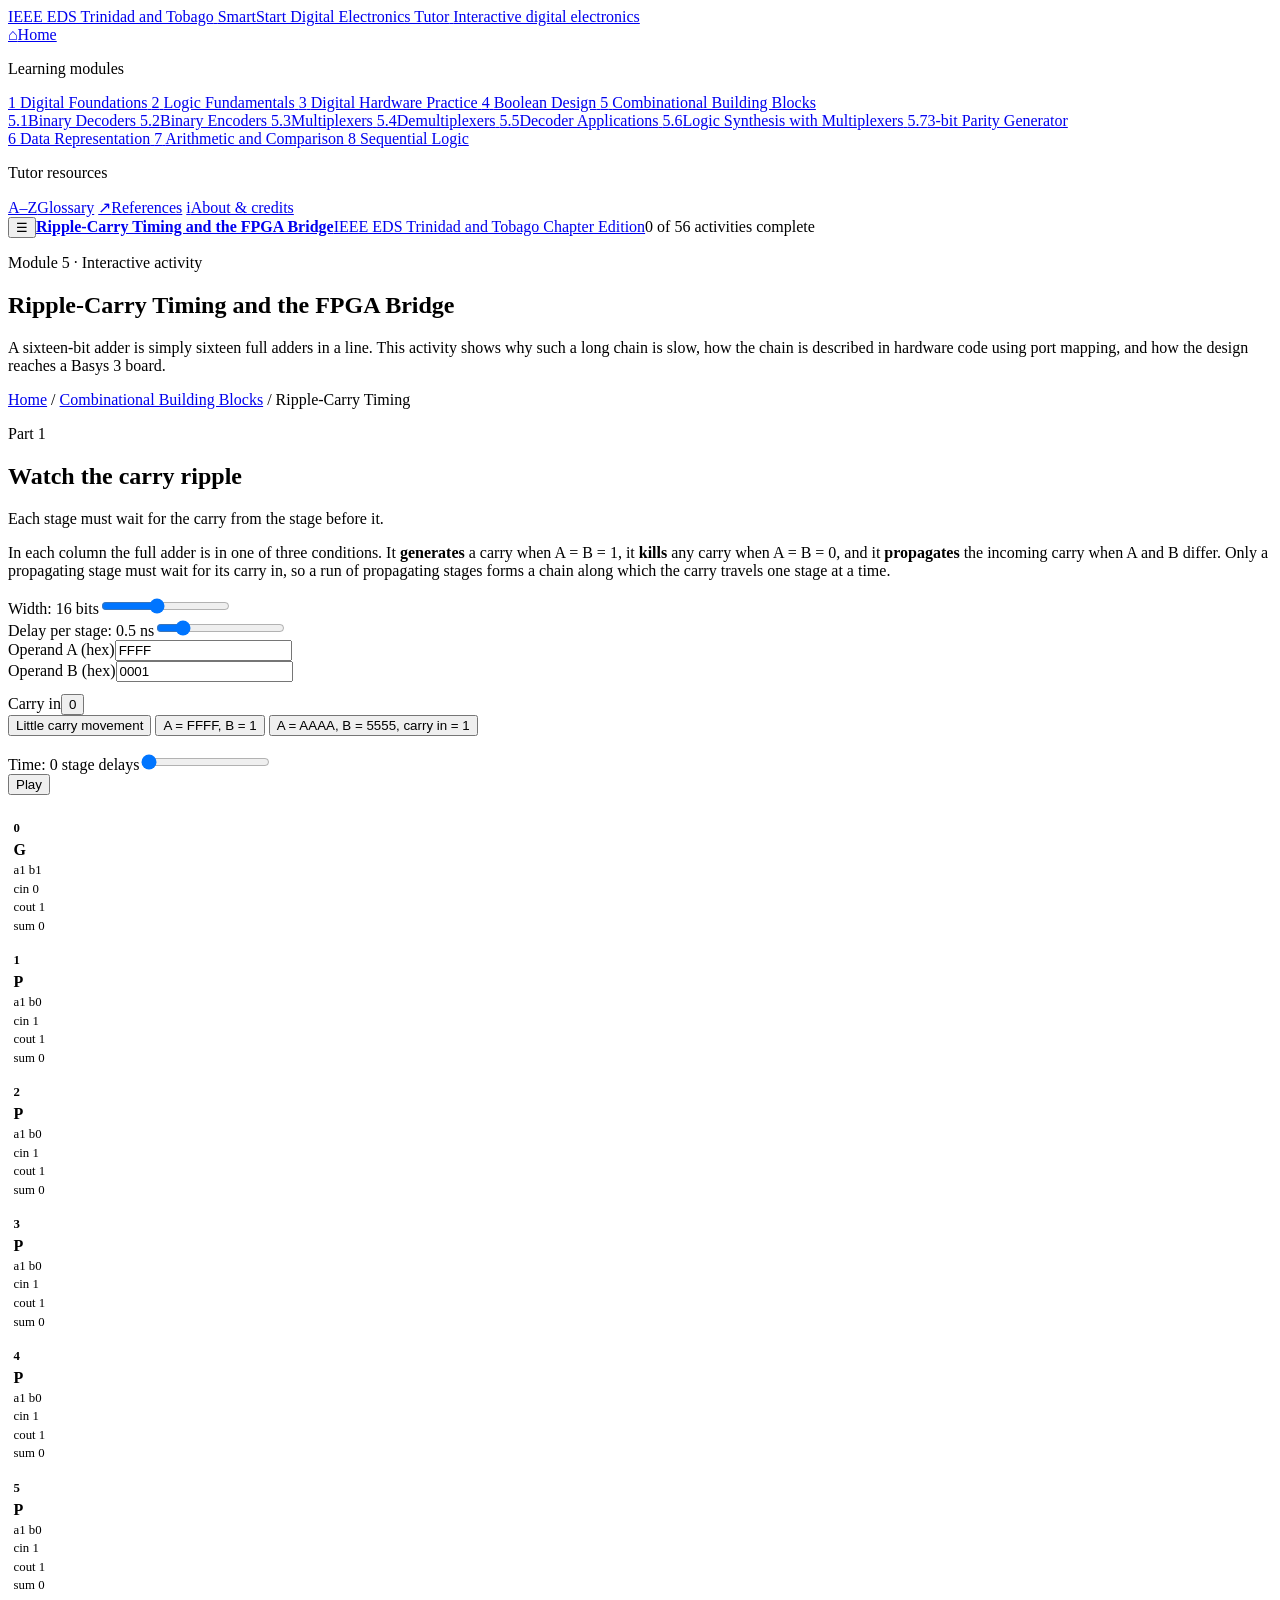
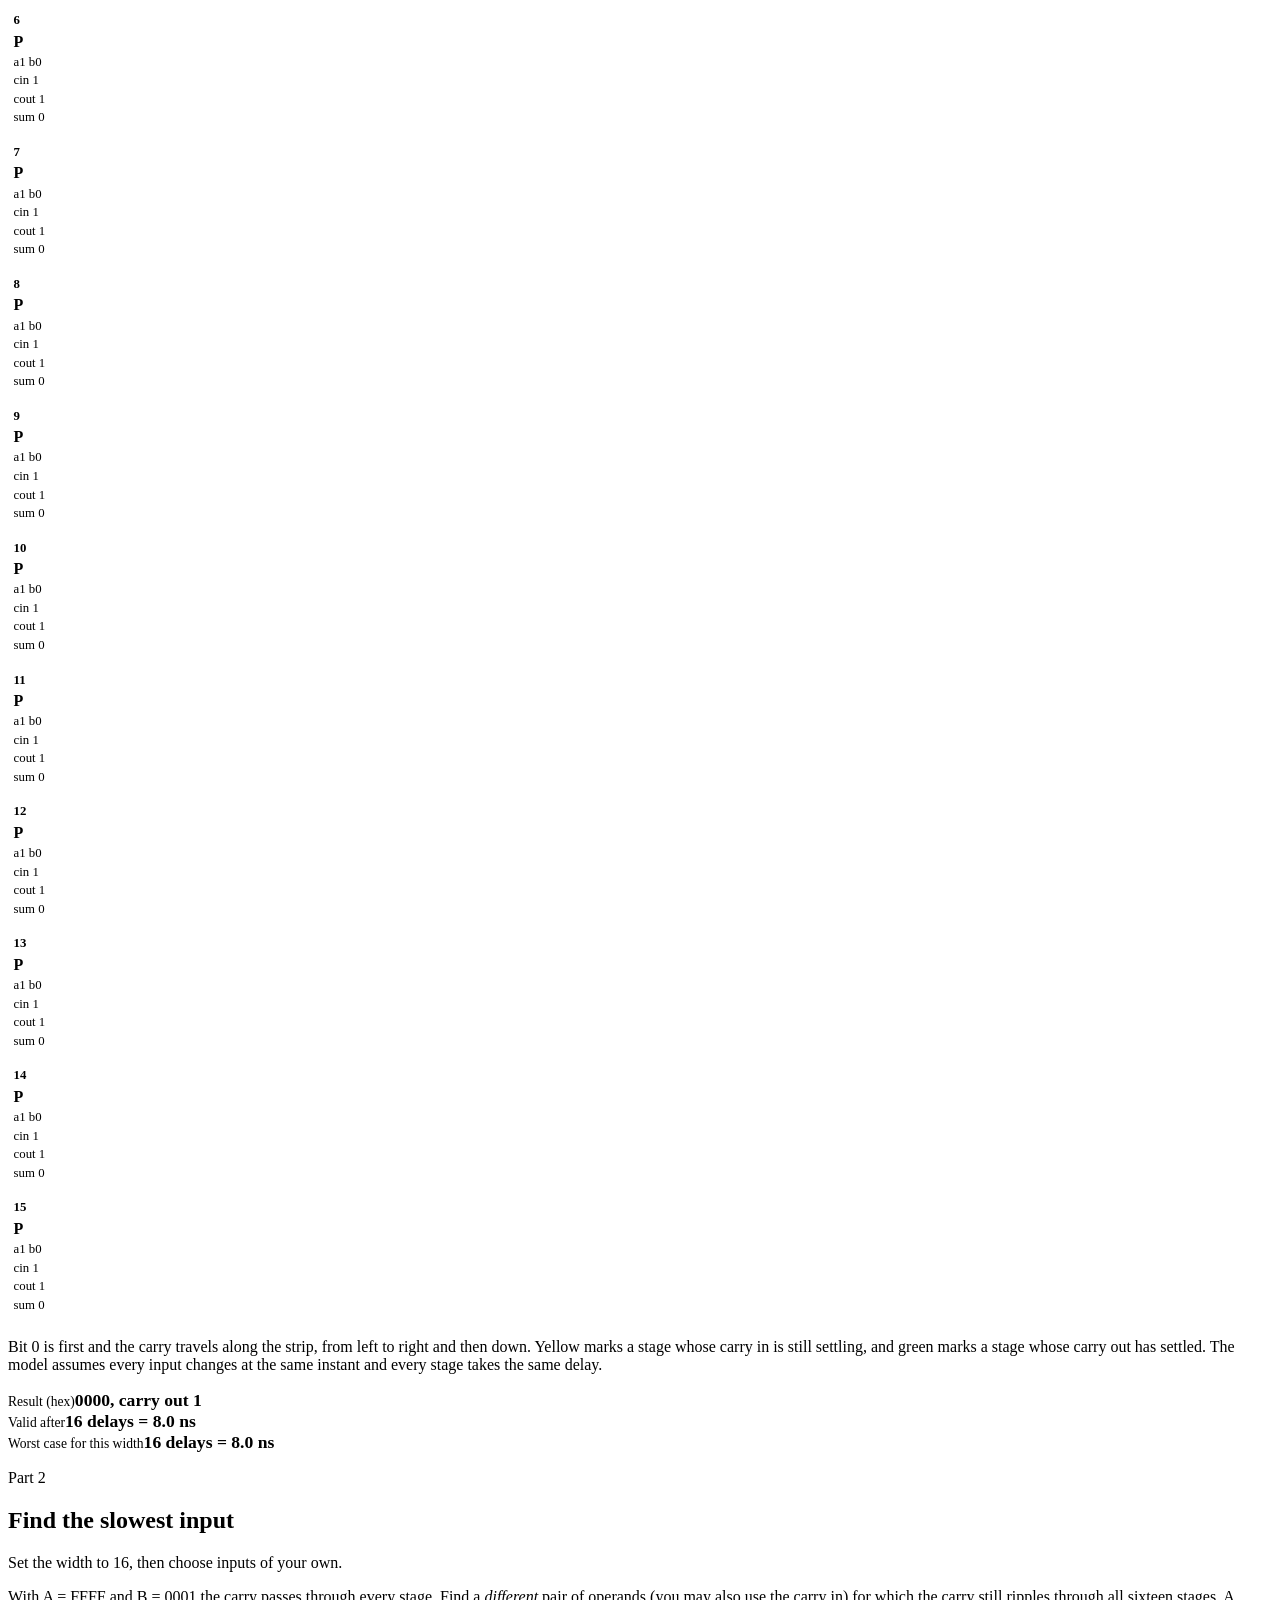
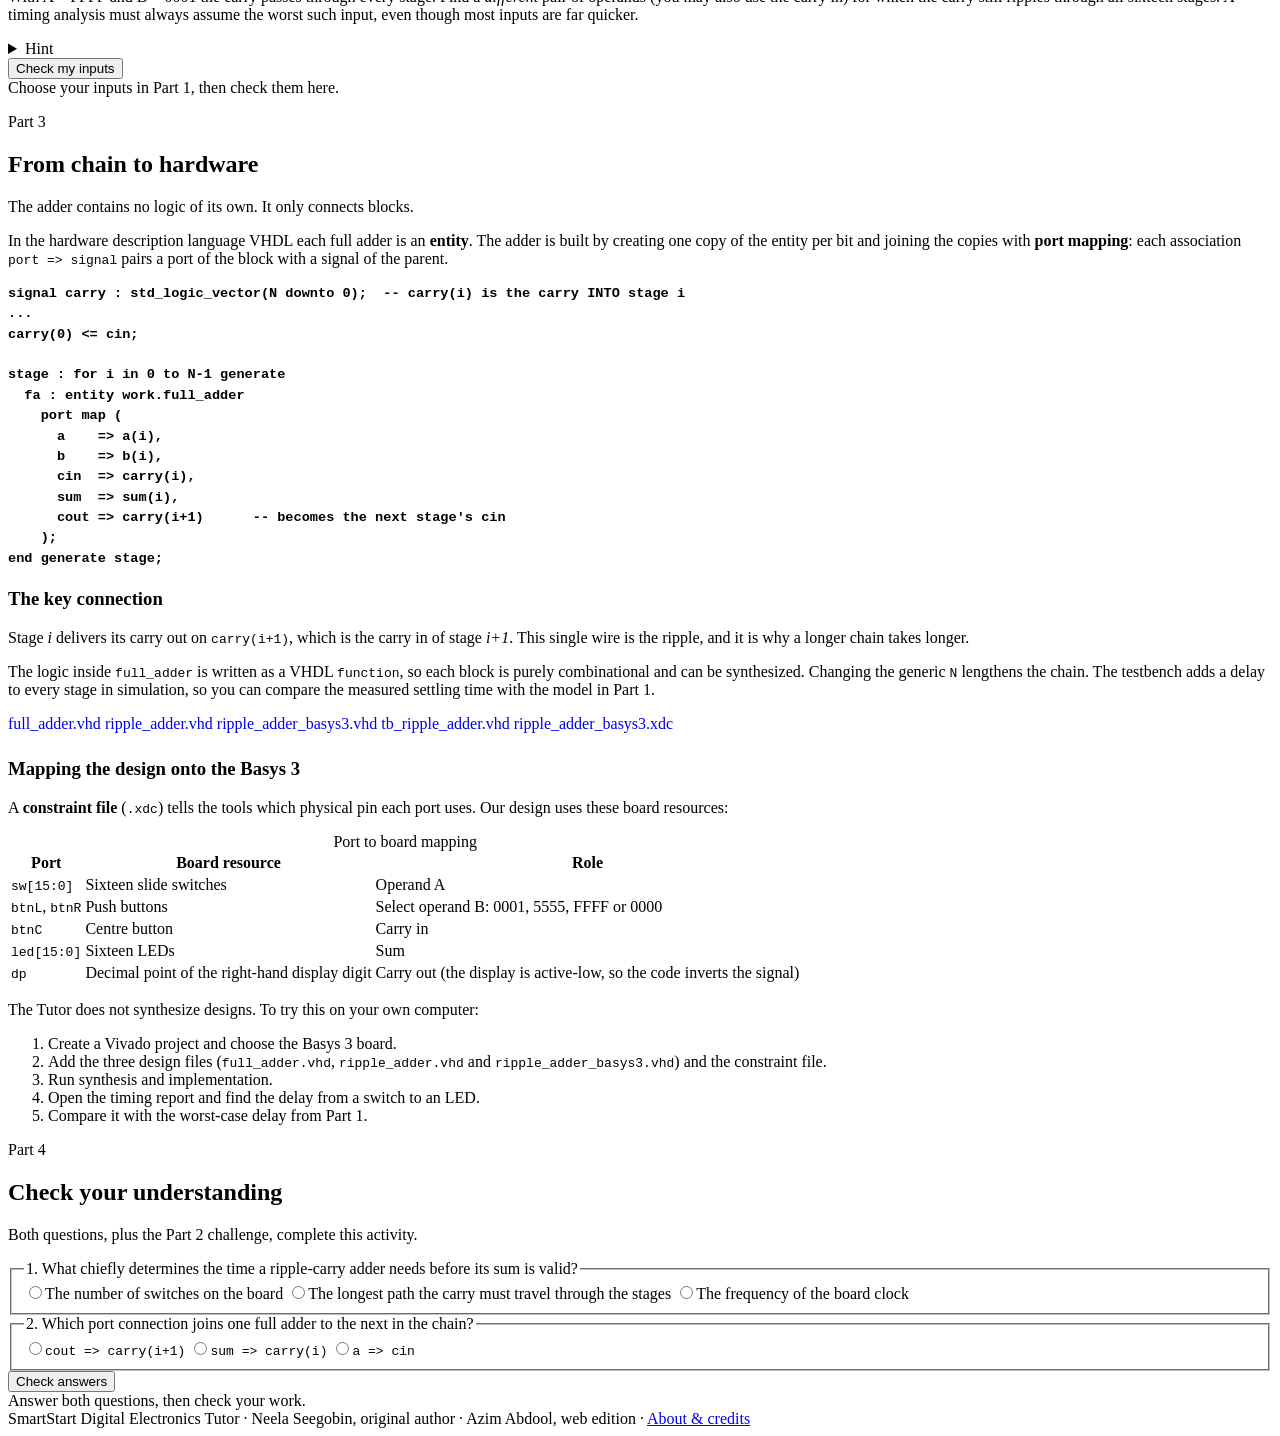
==== activities/combinational-blocks/ripple-timing/index.html @ d47e3eb8 "Add files via upload" ====
<!doctype html>
<html lang="en">
<head>
  <meta charset="utf-8">
  <meta name="viewport" content="width=device-width, initial-scale=1">
  <meta name="description" content="Explore why a long ripple-carry chain is slow, see how it is built from full adders with port mapping, and how the design maps onto a Basys 3 board.">
  <title>Ripple-Carry Timing and the FPGA Bridge | SmartStart Digital Electronics Tutor</title>
  <link rel="stylesheet" href="../../../assets/site.css">
  <link rel="stylesheet" href="../blocks.css">
  <link rel="stylesheet" href="ripple-timing.css">
  <script src="../../../assets/site.js" defer></script>
  <script src="activity.js" defer></script>
</head>
<body data-root="../../../" data-section="combinational-blocks" data-activity="ripple-timing" data-title="Ripple-Carry Timing and the FPGA Bridge">
<div class="app-shell"><aside class="site-sidebar" id="site-sidebar"></aside><div class="sidebar-scrim" id="sidebar-scrim"></div><div class="site-stage"><header class="site-toolbar"><button class="menu-toggle" id="menu-toggle" type="button" aria-label="Open tutor menu" aria-expanded="false">&#9776;</button><a class="toolbar-title" href="../../../"><strong id="toolbar-title">SmartStart Digital Electronics Tutor</strong><span>IEEE EDS Trinidad and Tobago Chapter Edition</span></a><span class="toolbar-status" id="toolbar-progress" hidden></span></header>
<main class="page-content">
<section class="activity-hero"><div class="content-wrap"><p class="eyebrow">Module 5 &middot; Interactive activity</p><h1>Ripple-Carry Timing and the FPGA Bridge</h1><p>A sixteen-bit adder is simply sixteen full adders in a line. This activity shows why such a long chain is slow, how the chain is described in hardware code using port mapping, and how the design reaches a Basys 3 board.</p></div></section>
<div class="content-wrap">
<p class="breadcrumbs"><a href="../../../">Home</a> / <a href="../../../modules/combinational-blocks/">Combinational Building Blocks</a> / Ripple-Carry Timing</p>

<section class="activity-panel" aria-labelledby="rt-heading">
  <div class="section-heading"><div><p class="step">Part 1</p><h2 id="rt-heading">Watch the carry ripple</h2></div><p class="instruction">Each stage must wait for the carry from the stage before it.</p></div>
  <p>In each column the full adder is in one of three conditions. It <strong>generates</strong> a carry when A = B = 1, it <strong>kills</strong> any carry when A = B = 0, and it <strong>propagates</strong> the incoming carry when A and B differ. Only a propagating stage must wait for its carry in, so a run of propagating stages forms a chain along which the carry travels one stage at a time.</p>
  <div class="control-grid">
    <div class="control-card"><label for="rt-n">Width: <span id="rt-n-value">16</span> bits</label><input id="rt-n" type="range" min="4" max="32" value="16"></div>
    <div class="control-card"><label for="rt-t">Delay per stage: <span id="rt-t-value">0.5</span> ns</label><input id="rt-t" type="range" min="0.2" max="2" step="0.1" value="0.5"></div>
    <div class="control-card"><label for="rt-a">Operand A (hex)</label><input id="rt-a" type="text" value="FFFF" maxlength="8" autocomplete="off"></div>
    <div class="control-card"><label for="rt-b">Operand B (hex)</label><input id="rt-b" type="text" value="0001" maxlength="8" autocomplete="off"></div>
  </div>
  <div class="switch-grid" style="margin-top:.8rem"><div class="bit-toggle"><span>Carry in</span><button id="rt-cin" type="button">0</button></div></div>
  <div class="action-row">
    <button class="action-button secondary" type="button" data-preset="best">Little carry movement</button>
    <button class="action-button secondary" type="button" data-preset="worst">A = FFFF, B = 1</button>
    <button class="action-button secondary" type="button" data-preset="alt">A = AAAA, B = 5555, carry in = 1</button>
  </div>
  <div class="control-card" style="margin-top:1rem"><label for="rt-now">Time: <span id="rt-now-value">0</span> stage delays</label><input id="rt-now" type="range" min="0" max="16" step="0.5" value="0"></div>
  <div class="action-row"><button class="action-button primary" id="rt-play" type="button">Play</button></div>
  <div class="output-strip rt-stages" id="rt-stages" aria-live="polite"></div>
  <p class="field-help">Bit 0 is first and the carry travels along the strip, from left to right and then down. Yellow marks a stage whose carry in is still settling, and green marks a stage whose carry out has settled. The model assumes every input changes at the same instant and every stage takes the same delay.</p>
  <div class="summary-grid" aria-live="polite">
    <div class="summary-card"><span>Result (hex)</span><strong id="rt-result"></strong></div>
    <div class="summary-card"><span>Valid after</span><strong id="rt-valid"></strong></div>
    <div class="summary-card"><span>Worst case for this width</span><strong id="rt-worst"></strong></div>
  </div>
</section>

<section class="activity-panel" aria-labelledby="chal-heading">
  <div class="section-heading"><div><p class="step">Part 2</p><h2 id="chal-heading">Find the slowest input</h2></div><p class="instruction">Set the width to 16, then choose inputs of your own.</p></div>
  <p>With A = FFFF and B = 0001 the carry passes through every stage. Find a <em>different</em> pair of operands (you may also use the carry in) for which the carry still ripples through all sixteen stages. A timing analysis must always assume the worst such input, even though most inputs are far quicker.</p>
  <details class="hint"><summary>Hint</summary><p>You need one Generate stage at bit 0 with every stage above it propagating. Alternatively, make every stage propagate and supply the carry from the carry in.</p></details>
  <div class="action-row"><button class="action-button primary" id="rt-chal-check" type="button">Check my inputs</button></div>
  <div class="feedback" id="rt-chal-feedback" aria-live="polite">Choose your inputs in Part 1, then check them here.</div>
</section>

<section class="activity-panel" aria-labelledby="hdl-heading">
  <div class="section-heading"><div><p class="step">Part 3</p><h2 id="hdl-heading">From chain to hardware</h2></div><p class="instruction">The adder contains no logic of its own. It only connects blocks.</p></div>
  <p>In the hardware description language VHDL each full adder is an <strong>entity</strong>. The adder is built by creating one copy of the entity per bit and joining the copies with <strong>port mapping</strong>: each association <code>port =&gt; signal</code> pairs a port of the block with a signal of the parent.</p>
<pre class="equation"><code>signal carry : std_logic_vector(N downto 0);  -- carry(i) is the carry INTO stage i
...
carry(0) &lt;= cin;

stage : for i in 0 to N-1 generate
  fa : entity work.full_adder
    port map (
      a    =&gt; a(i),
      b    =&gt; b(i),
      cin  =&gt; carry(i),
      sum  =&gt; sum(i),
      cout =&gt; carry(i+1)      -- becomes the next stage's cin
    );
end generate stage;</code></pre>
  <div class="callout" style="margin-top:1rem"><h3>The key connection</h3><p>Stage <em>i</em> delivers its carry out on <code>carry(i+1)</code>, which is the carry in of stage <em>i+1</em>. This single wire is the ripple, and it is why a longer chain takes longer.</p></div>
  <p>The logic inside <code>full_adder</code> is written as a VHDL <code>function</code>, so each block is purely combinational and can be synthesized. Changing the generic <code>N</code> lengthens the chain. The testbench adds a delay to every stage in simulation, so you can compare the measured settling time with the model in Part 1.</p>
  <div class="action-row rt-links">
    <a class="action-button secondary" href="hdl/full_adder.vhd" download>full_adder.vhd</a>
    <a class="action-button secondary" href="hdl/ripple_adder.vhd" download>ripple_adder.vhd</a>
    <a class="action-button secondary" href="hdl/ripple_adder_basys3.vhd" download>ripple_adder_basys3.vhd</a>
    <a class="action-button secondary" href="hdl/tb_ripple_adder.vhd" download>tb_ripple_adder.vhd</a>
    <a class="action-button secondary" href="hdl/ripple_adder_basys3.xdc" download>ripple_adder_basys3.xdc</a>
  </div>

  <h3 style="margin-top:1.6rem">Mapping the design onto the Basys 3</h3>
  <p>A <strong>constraint file</strong> (<code>.xdc</code>) tells the tools which physical pin each port uses. Our design uses these board resources:</p>
  <div class="table-wrap">
    <table>
      <caption>Port to board mapping</caption>
      <thead><tr><th>Port</th><th>Board resource</th><th>Role</th></tr></thead>
      <tbody>
        <tr><td><code>sw[15:0]</code></td><td>Sixteen slide switches</td><td>Operand A</td></tr>
        <tr><td><code>btnL</code>, <code>btnR</code></td><td>Push buttons</td><td>Select operand B: 0001, 5555, FFFF or 0000</td></tr>
        <tr><td><code>btnC</code></td><td>Centre button</td><td>Carry in</td></tr>
        <tr><td><code>led[15:0]</code></td><td>Sixteen LEDs</td><td>Sum</td></tr>
        <tr><td><code>dp</code></td><td>Decimal point of the right-hand display digit</td><td>Carry out (the display is active-low, so the code inverts the signal)</td></tr>
      </tbody>
    </table>
  </div>
  <p class="field-help" style="margin-top:1rem">The Tutor does not synthesize designs. To try this on your own computer:</p>
  <ol class="step-list">
    <li>Create a Vivado project and choose the Basys 3 board.</li>
    <li>Add the three design files (<code>full_adder.vhd</code>, <code>ripple_adder.vhd</code> and <code>ripple_adder_basys3.vhd</code>) and the constraint file.</li>
    <li>Run synthesis and implementation.</li>
    <li>Open the timing report and find the delay from a switch to an LED.</li>
    <li>Compare it with the worst-case delay from Part 1.</li>
  </ol>
</section>

<section class="activity-panel" aria-labelledby="check-heading">
  <div class="section-heading"><div><p class="step">Part 4</p><h2 id="check-heading">Check your understanding</h2></div><p class="instruction">Both questions, plus the Part 2 challenge, complete this activity.</p></div>
  <div class="exercise-card">
    <fieldset>
      <legend>1. What chiefly determines the time a ripple-carry adder needs before its sum is valid?</legend>
      <div class="choice-grid">
        <label><input type="radio" name="q1" value="switches">The number of switches on the board</label>
        <label><input type="radio" name="q1" value="path">The longest path the carry must travel through the stages</label>
        <label><input type="radio" name="q1" value="clock">The frequency of the board clock</label>
      </div>
    </fieldset>
    <fieldset>
      <legend>2. Which port connection joins one full adder to the next in the chain?</legend>
      <div class="choice-grid">
        <label><input type="radio" name="q2" value="cout"><code>cout =&gt; carry(i+1)</code></label>
        <label><input type="radio" name="q2" value="sum"><code>sum =&gt; carry(i)</code></label>
        <label><input type="radio" name="q2" value="a"><code>a =&gt; cin</code></label>
      </div>
    </fieldset>
    <div class="action-row"><button class="action-button primary" id="rt-quiz-check" type="button">Check answers</button></div>
    <div class="feedback" id="rt-quiz-feedback" aria-live="polite">Answer both questions, then check your work.</div>
  </div>
</section>

<!-- Add previous/next links here once the activity's position in Module 5 is decided. Pattern:
<nav class="page-nav" aria-label="Activity navigation"><a href="../PREVIOUS/"><small>Previous activity</small><strong>&larr; Title</strong></a><a href="../NEXT/"><small>Next activity</small><strong>Title &rarr;</strong></a></nav> -->
</div></main>
<footer class="site-footer" id="site-footer">SmartStart Digital Electronics Tutor &middot; Neela Seegobin, original author &middot; Azim Abdool, web edition &middot; IEEE EDS Trinidad and Tobago Chapter</footer></div></div>
</body>
</html>
---- activities/combinational-blocks/ripple-timing/ripple-timing.css ----
/* Ripple-Carry Timing: only what blocks.css does not already provide. */
.rt-stages { grid-template-columns: repeat(auto-fill, minmax(92px, 1fr)); margin: 1rem 0; }
.rt-stages .output-card { padding: .5rem .35rem; font-size: .8rem; line-height: 1.45; }
.rt-stages .output-card.settled { background: var(--success-soft); outline: 2px solid var(--success); }
.rt-type { font-size: 1rem; font-weight: 900; }
.rt-G { color: var(--success); }
.rt-P { color: var(--warning); }
.rt-K { color: var(--muted); }
.summary-card span { color: var(--muted); font-size: .85rem; }
.summary-card strong { font-size: 1.1rem; overflow-wrap: anywhere; }
pre.equation { margin: 1rem 0 0; overflow-x: auto; font-size: .85rem; font-weight: 600; line-height: 1.5; }
.rt-links .action-button { display: inline-flex; align-items: center; text-decoration: none; }
input[type=range] { accent-color: var(--ieee-blue); }
@media (max-width: 700px) { .summary-grid { grid-template-columns: 1fr; } }
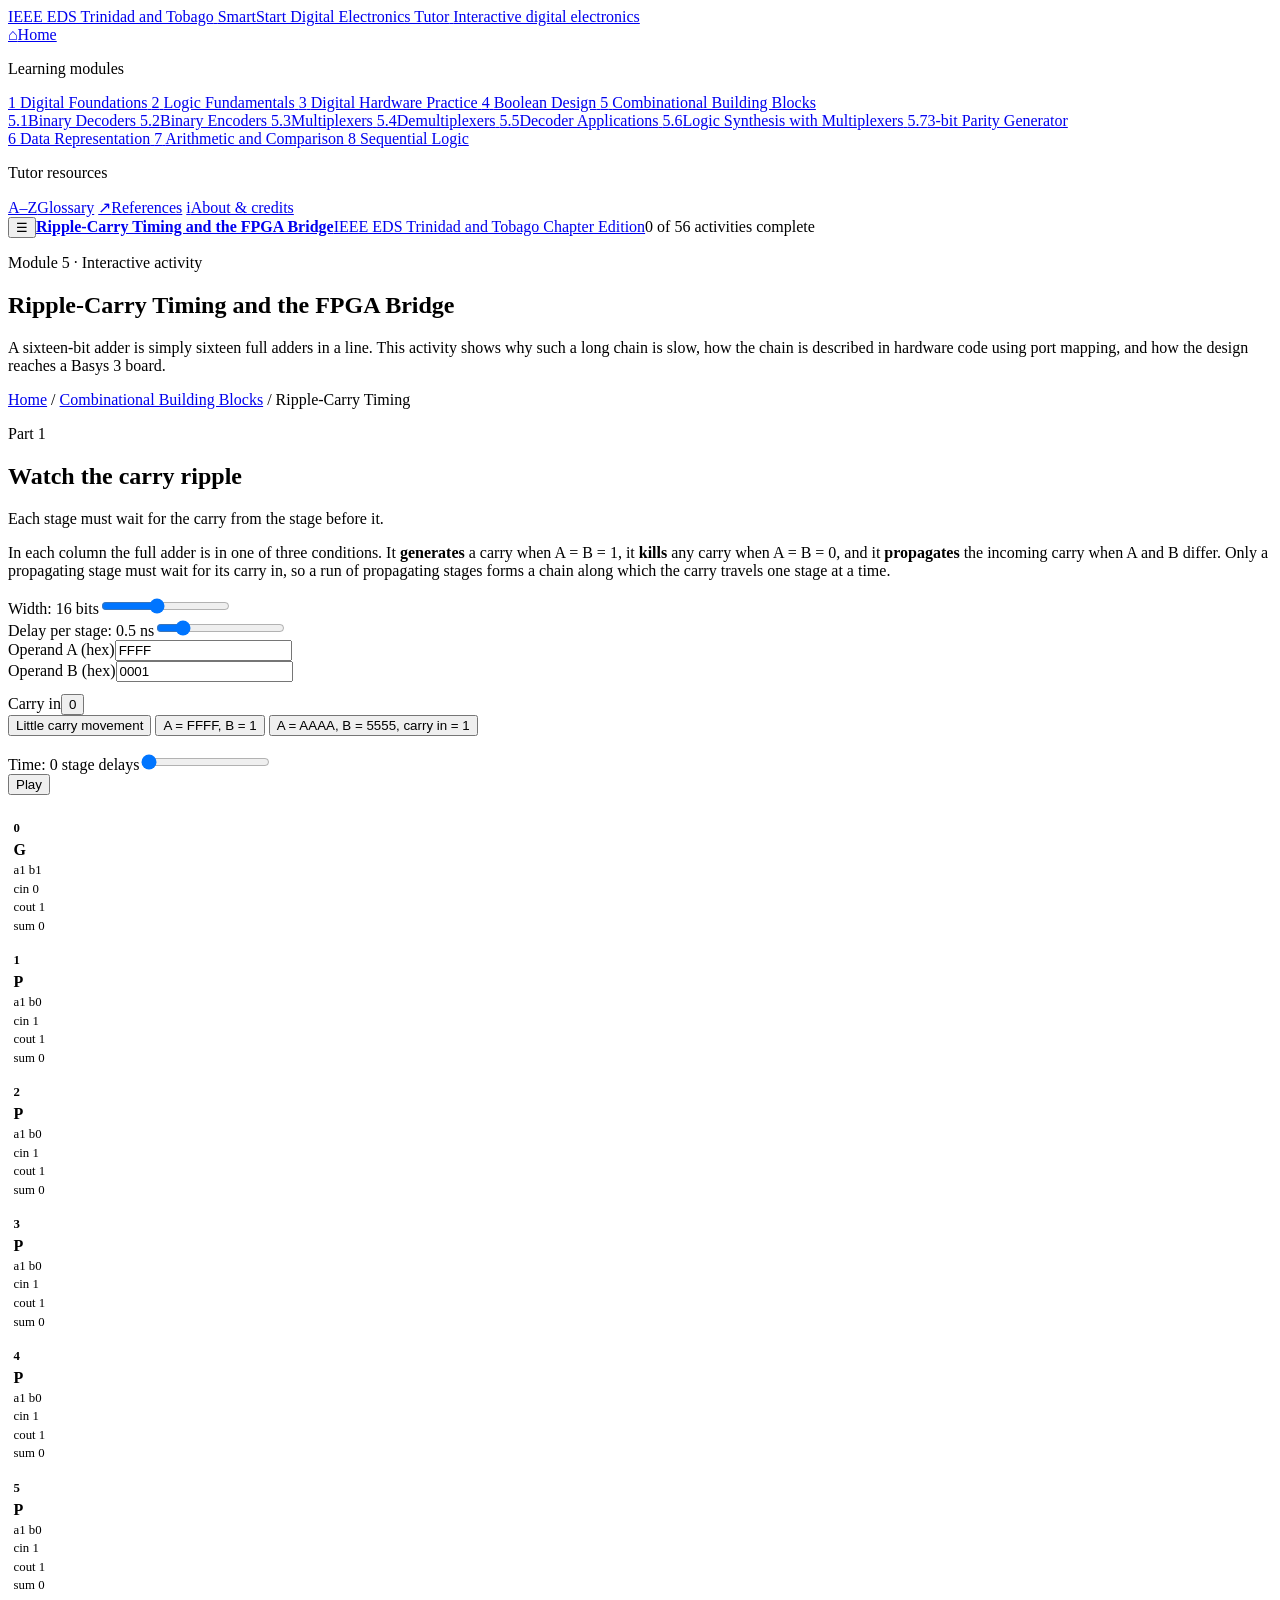
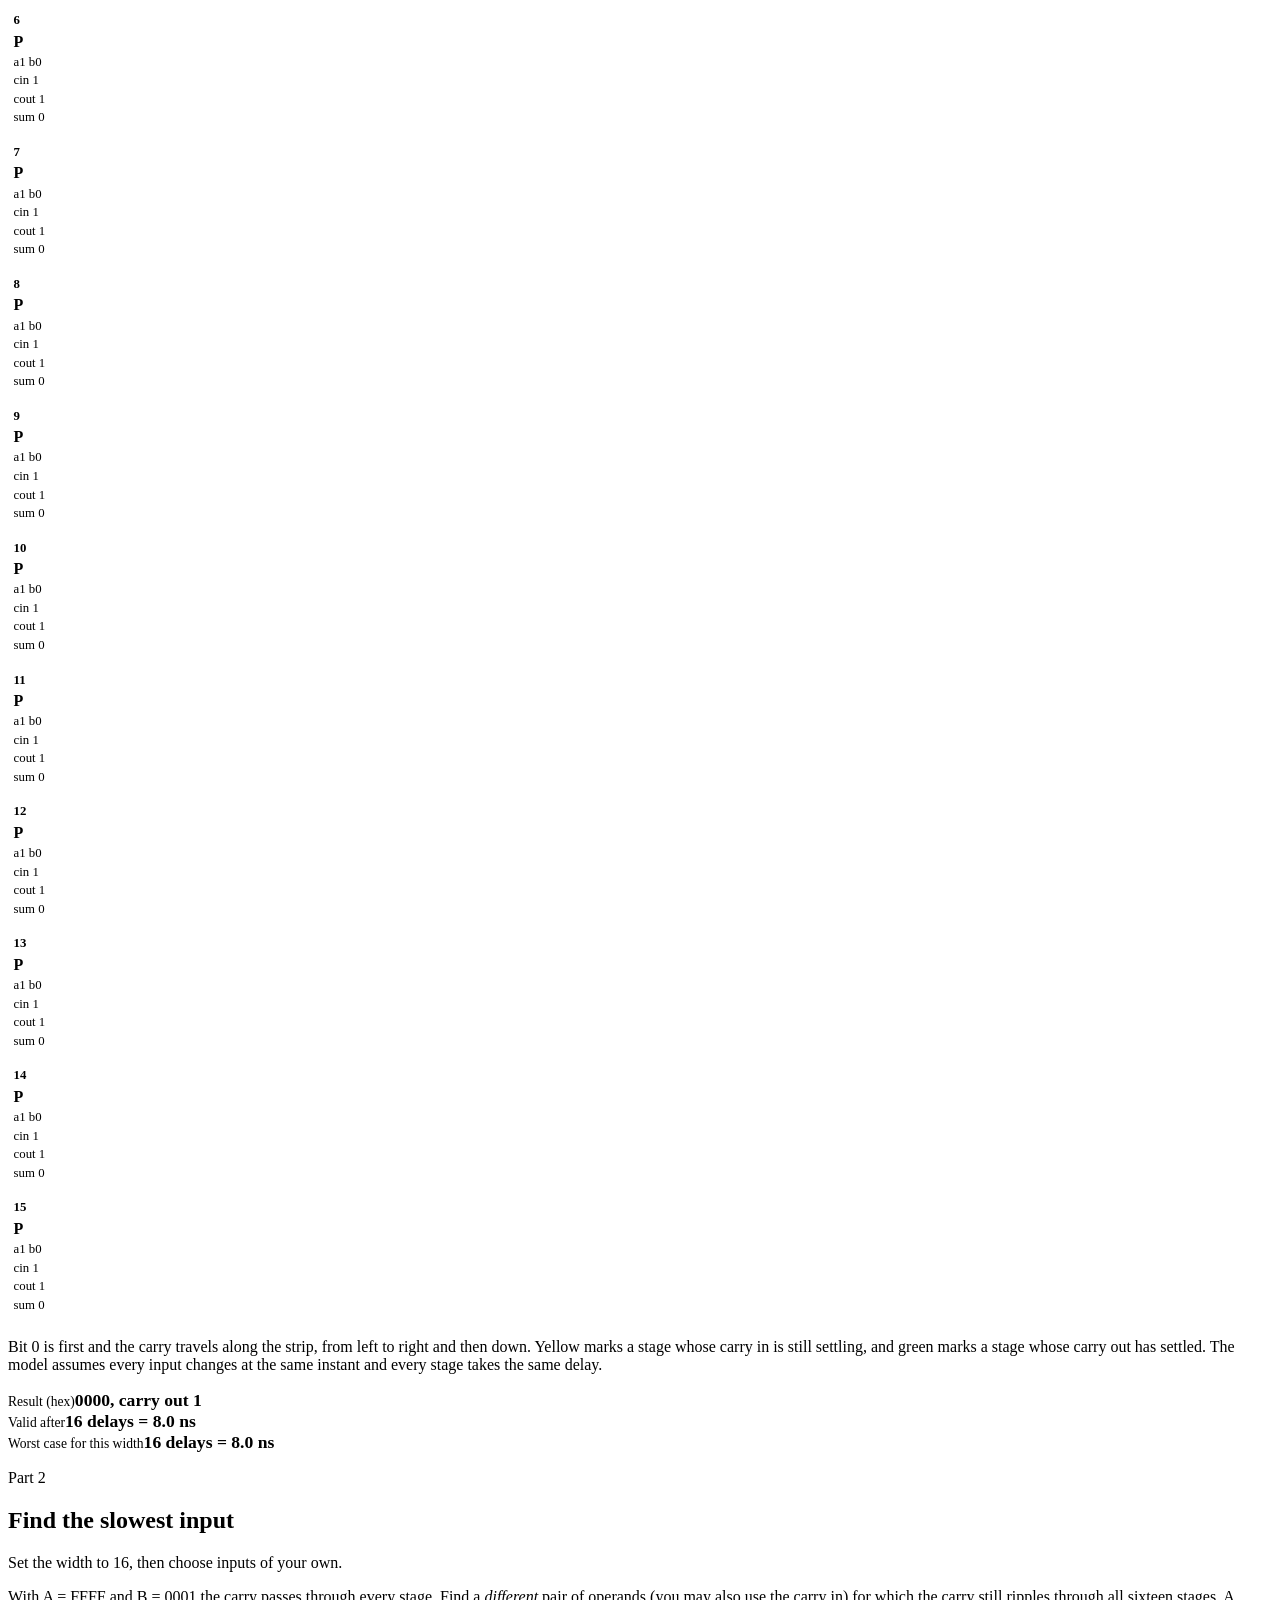
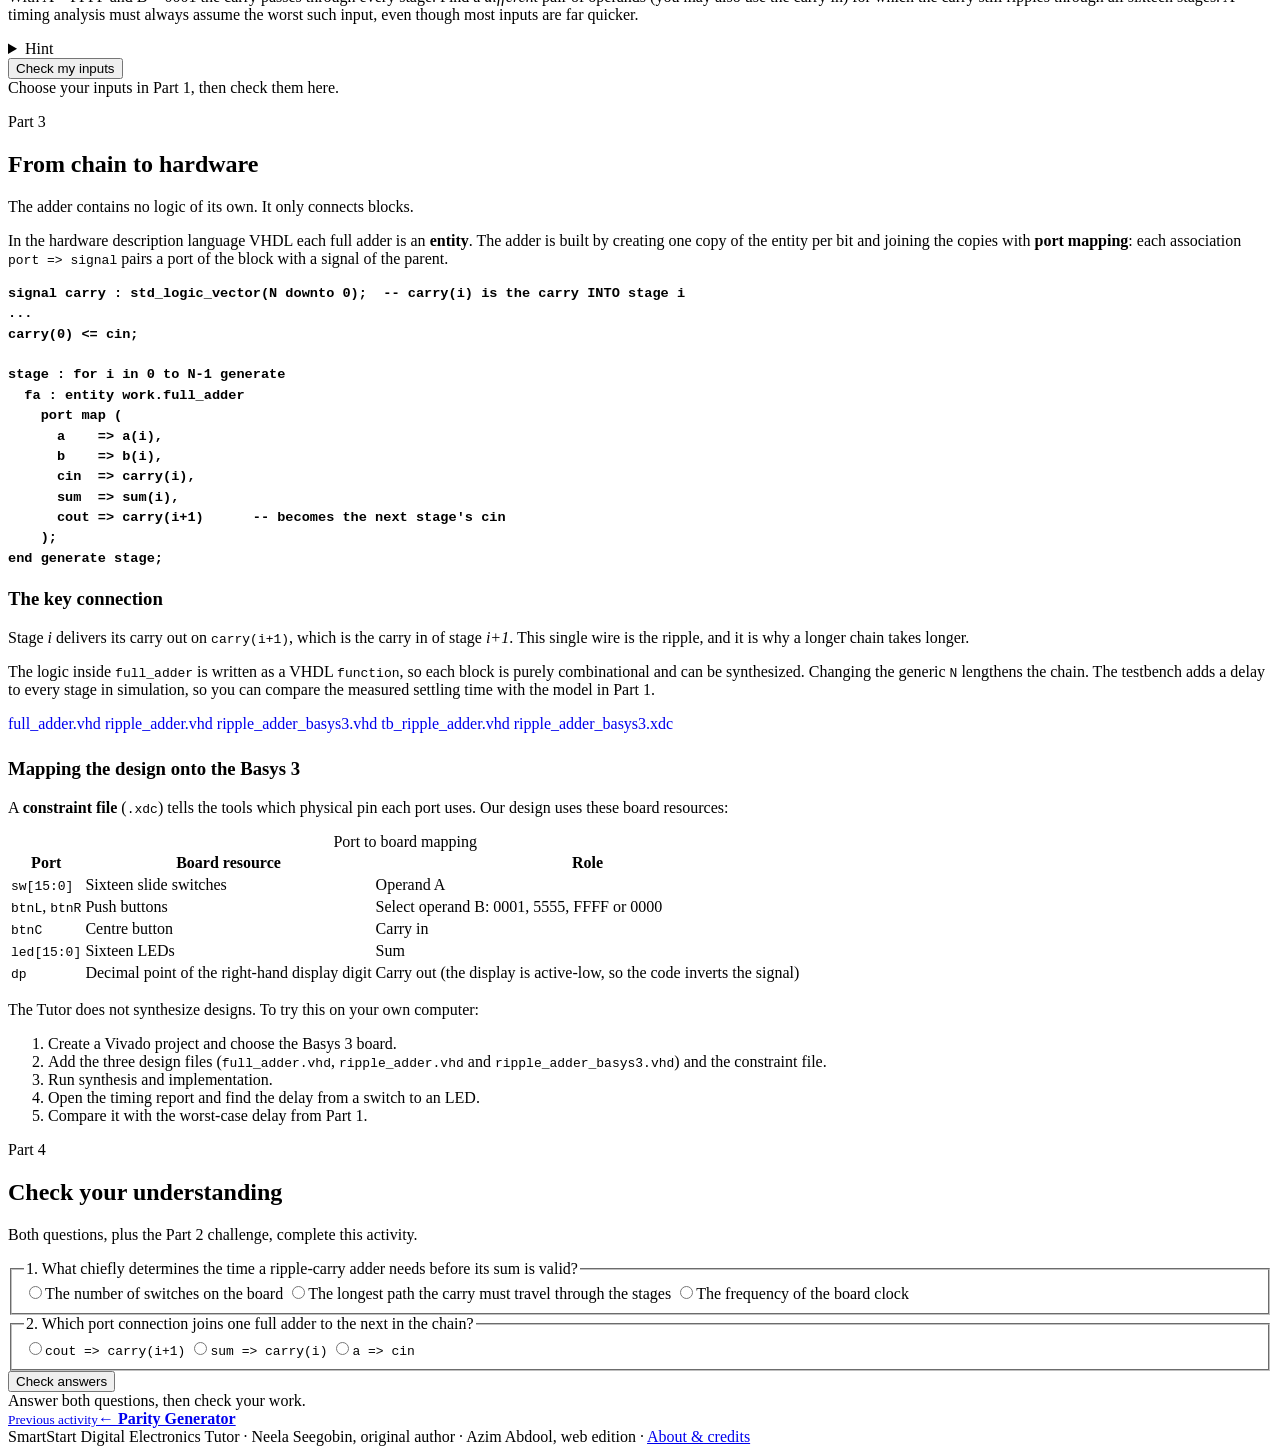
==== commit e98c8167: "Update index.html" ====
--- a/activities/combinational-blocks/ripple-timing/index.html
+++ b/activities/combinational-blocks/ripple-timing/index.html
@@ -128,8 +128,10 @@
   </div>
 </section>
 
-<!-- Add previous/next links here once the activity's position in Module 5 is decided. Pattern:
-<nav class="page-nav" aria-label="Activity navigation"><a href="../PREVIOUS/"><small>Previous activity</small><strong>&larr; Title</strong></a><a href="../NEXT/"><small>Next activity</small><strong>Title &rarr;</strong></a></nav> -->
+
+<nav class="page-nav" aria-label="Activity navigation">
+  <a href="../parity/"><small>Previous activity</small><strong>&larr; Parity Generator</strong></a>
+</nav>
 </div></main>
 <footer class="site-footer" id="site-footer">SmartStart Digital Electronics Tutor &middot; Neela Seegobin, original author &middot; Azim Abdool, web edition &middot; IEEE EDS Trinidad and Tobago Chapter</footer></div></div>
 </body>
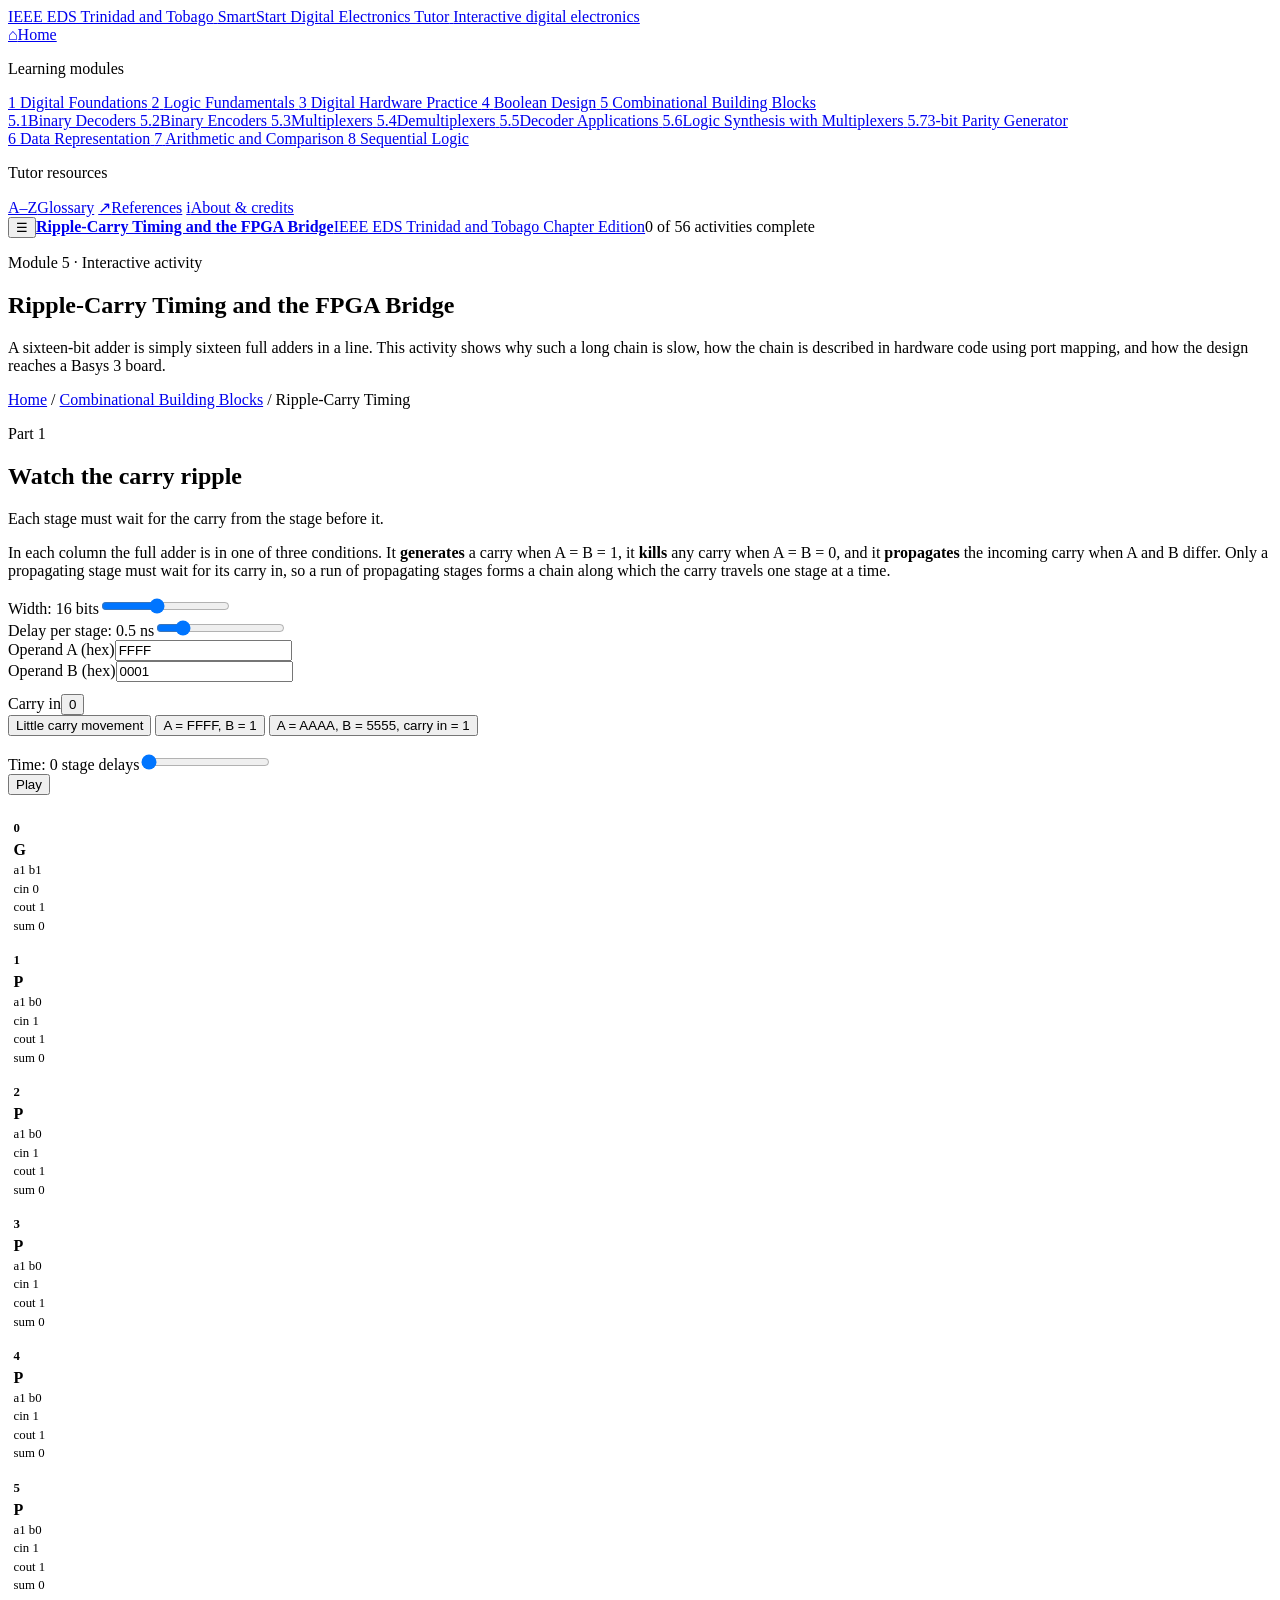
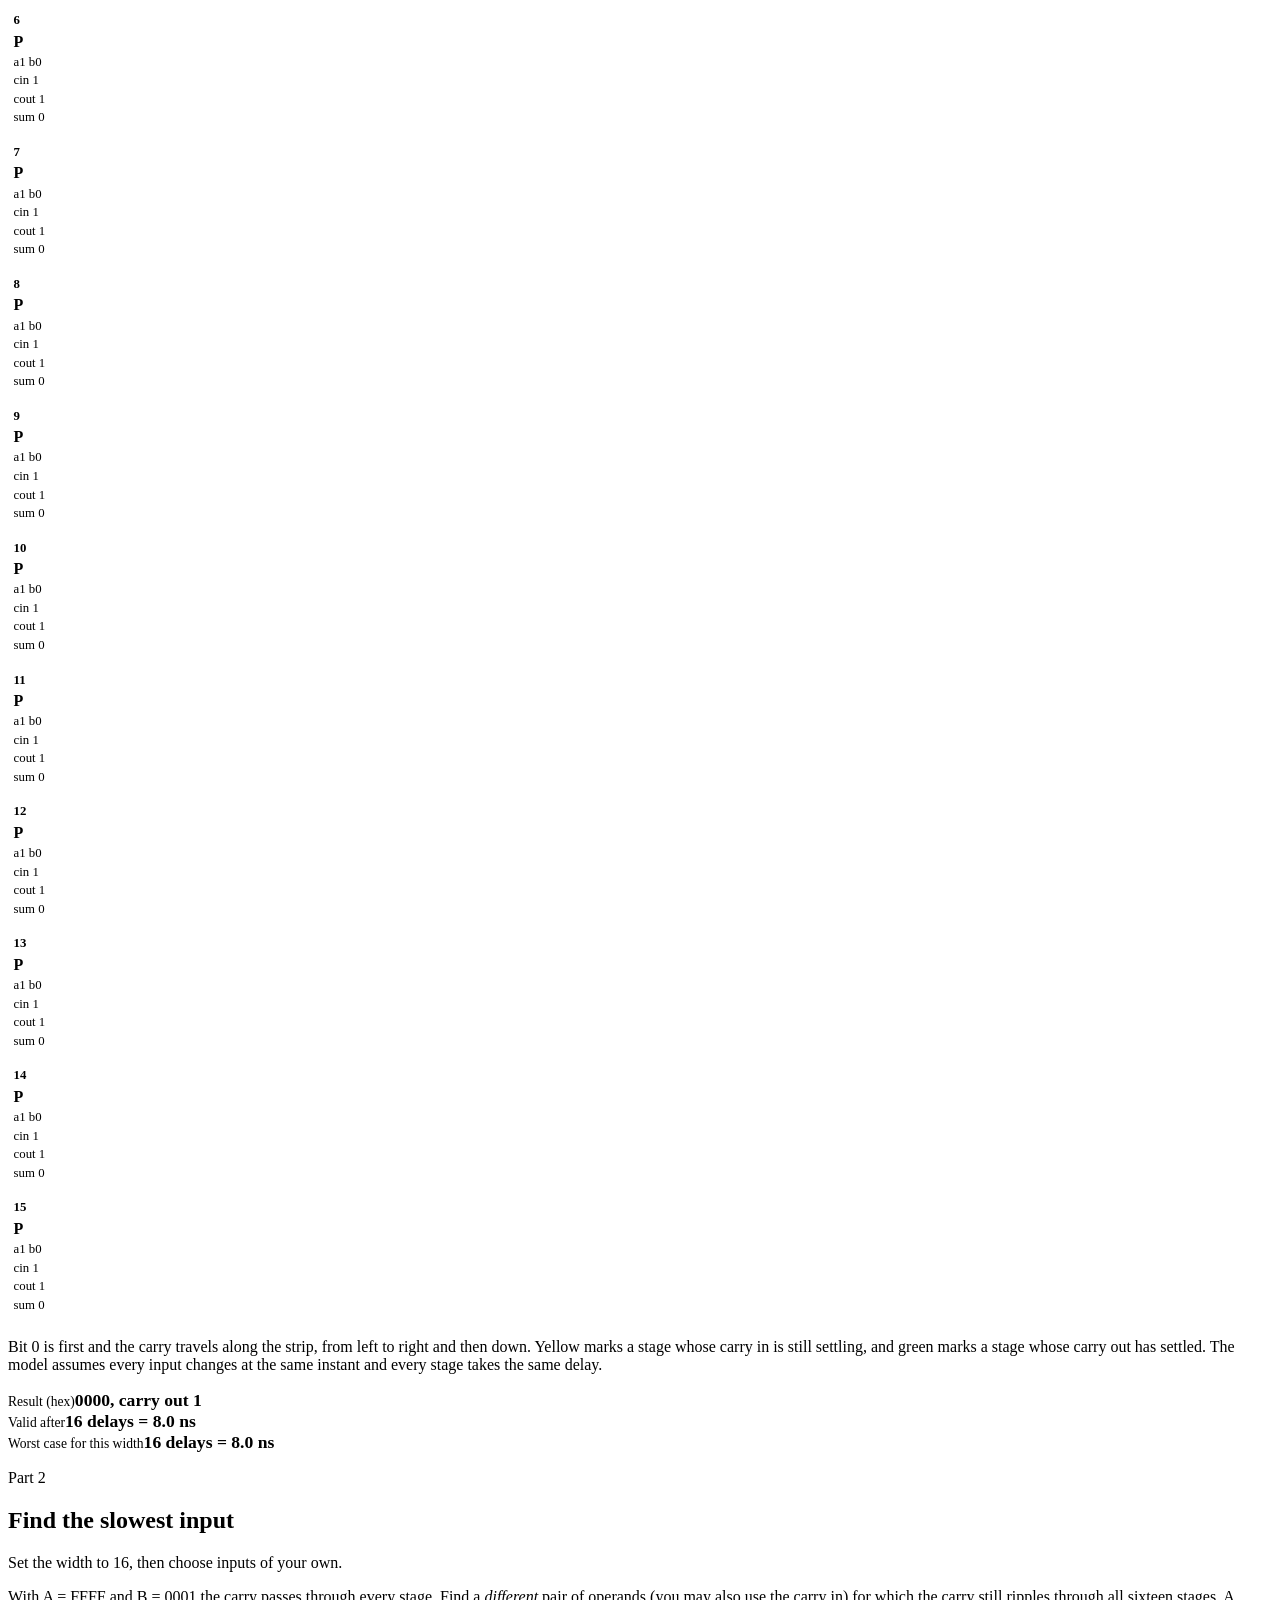
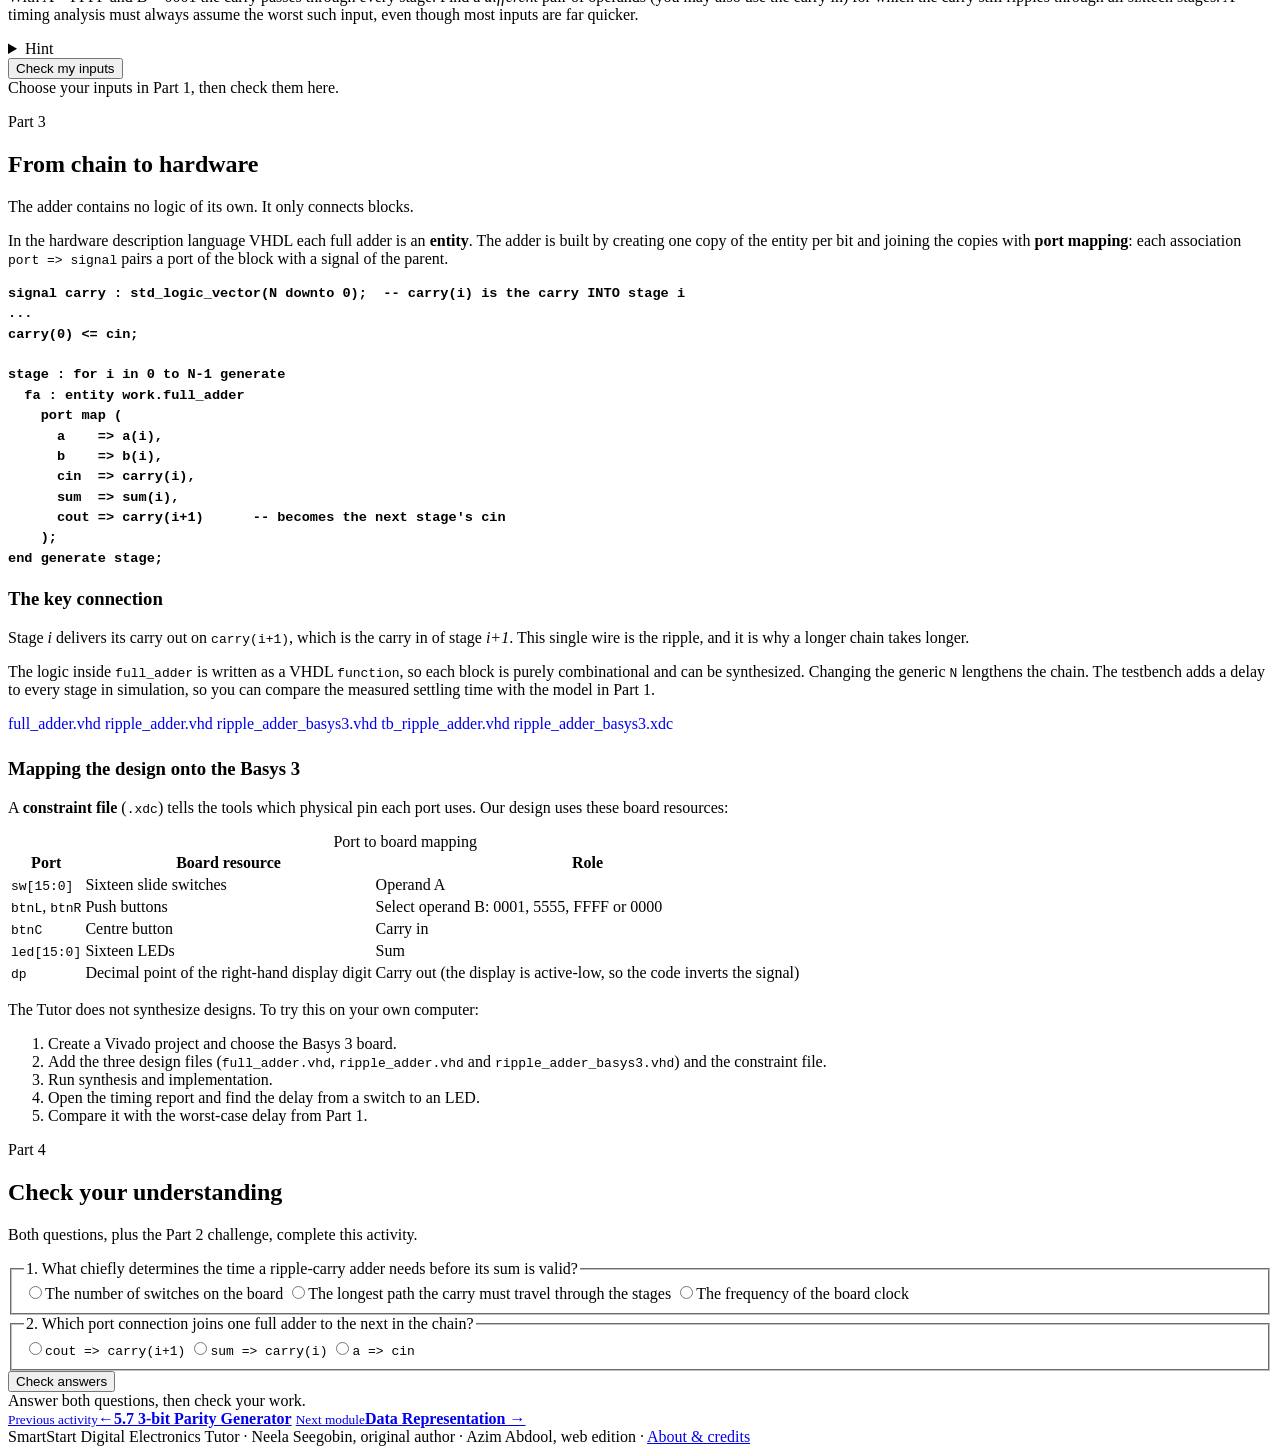
==== commit 81a588dd: "Update index.html" ====
--- a/activities/combinational-blocks/ripple-timing/index.html
+++ b/activities/combinational-blocks/ripple-timing/index.html
@@ -130,7 +130,8 @@
 
 
 <nav class="page-nav" aria-label="Activity navigation">
-  <a href="../parity/"><small>Previous activity</small><strong>&larr; Parity Generator</strong></a>
+    <a href="../parity/"><small>Previous activity</small><strong>&larr;5.7 3-bit Parity Generator</strong></a>
+    <a href="../../../modules/data-representation/"><small>Next module</small><strong>Data Representation &rarr;</strong></a>
 </nav>
 </div></main>
 <footer class="site-footer" id="site-footer">SmartStart Digital Electronics Tutor &middot; Neela Seegobin, original author &middot; Azim Abdool, web edition &middot; IEEE EDS Trinidad and Tobago Chapter</footer></div></div>
